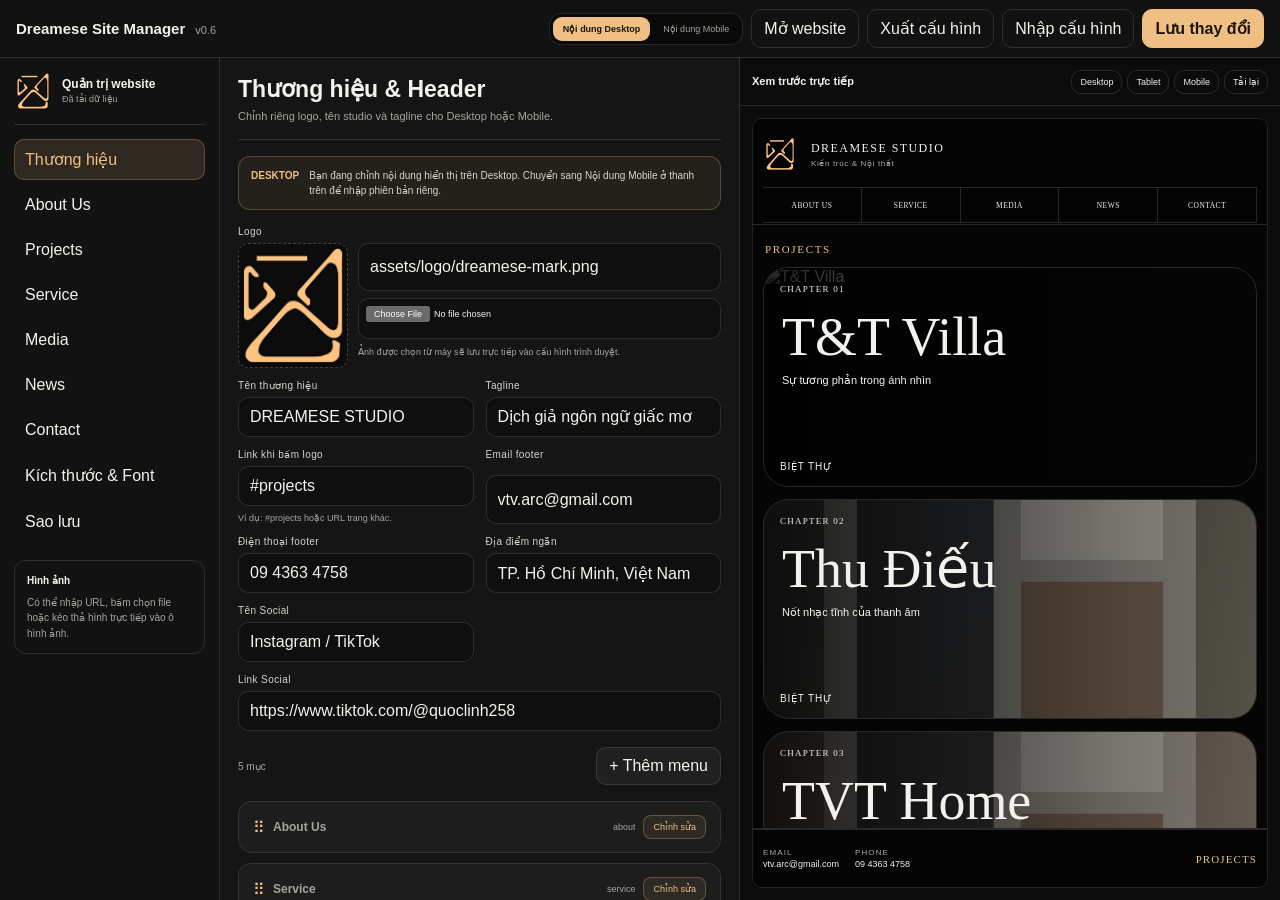
==== manager.html @ de7e356c "Add files via upload" ====
<!doctype html>
<html lang="vi">
<head>
  <meta charset="utf-8">
  <meta name="viewport" content="width=device-width, initial-scale=1">
  <meta name="theme-color" content="#111111">
  <title>Dreamese Site Manager — v0.6</title>
  <link rel="stylesheet" href="css/manager.css">
</head>
<body>
  <div class="manager-shell">
    <header class="manager-topbar">
      <div>
        <strong>Dreamese Site Manager</strong>
        <span>v0.6</span>
      </div>
      <div class="manager-actions">
        <div class="device-edit-switch" id="deviceEditSwitch" aria-label="Chọn giao diện đang chỉnh">
          <button type="button" class="is-active" data-edit-device="desktop">Nội dung Desktop</button>
          <button type="button" data-edit-device="mobile">Nội dung Mobile</button>
        </div>
        <button type="button" class="ghost-button" id="openWebsite">Mở website</button>
        <button type="button" class="ghost-button" id="exportConfig">Xuất cấu hình</button>
        <label class="ghost-button file-button">Nhập cấu hình<input type="file" id="importConfig" accept="application/json"></label>
        <button type="button" class="primary-button" id="saveConfig">Lưu thay đổi</button>
      </div>
    </header>

    <aside class="manager-sidebar">
      <div class="manager-brand">
        <img src="assets/logo/dreamese-mark.png" alt="Dreamese logo">
        <div><strong>Quản trị website</strong><span id="saveStatus">Đang tải dữ liệu…</span></div>
      </div>
      <nav class="manager-tabs" id="managerTabs">
        <button type="button" class="is-active" data-panel="brand">Thương hiệu</button>
        <button type="button" data-panel="about">About Us</button>
        <button type="button" data-panel="projects">Projects</button>
        <button type="button" data-panel="service">Service</button>
        <button type="button" data-panel="media">Media</button>
        <button type="button" data-panel="news">News</button>
        <button type="button" data-panel="contact">Contact</button>
        <button type="button" data-panel="layout">Kích thước & Font</button>
        <button type="button" data-panel="backup">Sao lưu</button>
      </nav>
      <div class="sidebar-note">
        <strong>Hình ảnh</strong>
        <p>Có thể nhập URL, bấm chọn file hoặc kéo thả hình trực tiếp vào ô hình ảnh.</p>
      </div>
    </aside>

    <main class="manager-editor" id="managerEditor"></main>

    <section class="manager-preview">
      <div class="preview-toolbar">
        <strong>Xem trước trực tiếp</strong>
        <div>
          <button type="button" data-preview-width="1440">Desktop</button>
          <button type="button" data-preview-width="820">Tablet</button>
          <button type="button" data-preview-width="390">Mobile</button>
          <button type="button" id="refreshPreview">Tải lại</button>
        </div>
      </div>
      <div class="preview-stage" id="previewStage">
        <iframe id="sitePreview" src="index.html?preview=1" title="Xem trước website Dreamese"></iframe>
      </div>
    </section>
  </div>

  <script src="js/default-data.js"></script>
  <script src="js/store.js"></script>
  <script src="js/manager.js"></script>
</body>
</html>
---- css/manager.css ----
@font-face {
  font-family: 'UTM Caviar';
  src: local('UTM Caviar'), local('UTM_Caviar'), url('../assets/fonts/UTM_Caviar.ttf') format('truetype');
  font-display: swap;
}

:root {
  --bg: #0e0e0e;
  --panel: #171717;
  --panel-2: #202020;
  --fg: #f4f2ec;
  --muted: #a7a49d;
  --line: rgba(255,255,255,.12);
  --accent: #efbf83;
  --danger: #ff6670;
  font-family: 'UTM Caviar', Arial, Helvetica, sans-serif;
  color-scheme: dark;
}

* { box-sizing: border-box; }
html, body { margin: 0; height: 100%; background: var(--bg); color: var(--fg); }
body { overflow: hidden; }
button, input, textarea, select { font: inherit; }
button, label { -webkit-tap-highlight-color: transparent; }

.manager-shell {
  height: 100svh;
  display: grid;
  grid-template-columns: 220px minmax(360px, 520px) minmax(460px, 1fr);
  grid-template-rows: 58px minmax(0, 1fr);
  grid-template-areas:
    'top top top'
    'side editor preview';
}

.manager-topbar {
  grid-area: top;
  display: flex;
  justify-content: space-between;
  align-items: center;
  gap: 20px;
  padding: 0 16px;
  border-bottom: 1px solid var(--line);
  background: #111;
}
.manager-topbar > div:first-child { display: flex; align-items: baseline; gap: 10px; }
.manager-topbar strong { font-size: 15px; }
.manager-topbar span { color: var(--muted); font-size: 11px; }
.manager-actions { display: flex; align-items: center; gap: 8px; }
button,
.file-button {
  border: 1px solid var(--line);
  border-radius: 10px;
  padding: 9px 12px;
  background: var(--panel-2);
  color: var(--fg);
  cursor: pointer;
}
button:hover,
button:focus-visible,
.file-button:hover { border-color: rgba(239,191,131,.55); outline: none; }
.primary-button { background: var(--accent); color: #1b140c; border-color: var(--accent); font-weight: 700; }
.ghost-button { background: transparent; }
.file-button input { display: none; }

.manager-sidebar {
  grid-area: side;
  min-height: 0;
  overflow-y: auto;
  padding: 14px;
  border-right: 1px solid var(--line);
  background: #121212;
}
.manager-brand { display: flex; gap: 10px; align-items: center; padding-bottom: 14px; border-bottom: 1px solid var(--line); }
.manager-brand img { width: 38px; height: 38px; object-fit: contain; }
.manager-brand div { min-width: 0; display: grid; gap: 3px; }
.manager-brand strong { font-size: 12px; }
.manager-brand span { color: var(--muted); font-size: 9px; line-height: 1.3; }
.manager-tabs { display: grid; gap: 5px; margin-top: 14px; }
.manager-tabs button { width: 100%; border-color: transparent; background: transparent; text-align: left; padding: 10px; }
.manager-tabs button.is-active { background: rgba(239,191,131,.13); color: var(--accent); border-color: rgba(239,191,131,.25); }
.sidebar-note { margin-top: 18px; padding: 12px; border: 1px solid var(--line); border-radius: 12px; color: var(--muted); font-size: 10px; line-height: 1.55; }
.sidebar-note strong { color: var(--fg); }
.sidebar-note p { margin: 6px 0 0; }

.manager-editor {
  grid-area: editor;
  min-width: 0;
  min-height: 0;
  overflow-y: auto;
  padding: 18px;
  background: #151515;
  border-right: 1px solid var(--line);
}
.editor-panel { display: grid; gap: 16px; }
.panel-heading { display: grid; gap: 5px; padding-bottom: 14px; border-bottom: 1px solid var(--line); }
.panel-heading h1 { margin: 0; font-size: 23px; }
.panel-heading p { margin: 0; color: var(--muted); font-size: 11px; line-height: 1.5; }
.field-grid { display: grid; grid-template-columns: repeat(2, minmax(0, 1fr)); gap: 12px; }
.field-grid.one-column { grid-template-columns: 1fr; }
.field { min-width: 0; display: grid; gap: 6px; }
.field.full { grid-column: 1 / -1; }
.field label { color: #d6d3cc; font-size: 10px; letter-spacing: .04em; }
.field input,
.field textarea,
.field select {
  width: 100%;
  border: 1px solid var(--line);
  border-radius: 10px;
  padding: 10px 11px;
  background: #0f0f0f;
  color: var(--fg);
  outline: none;
}
.field textarea { min-height: 90px; resize: vertical; line-height: 1.45; }
.field input:focus,
.field textarea:focus,
.field select:focus { border-color: rgba(239,191,131,.55); }
.field small { color: var(--muted); font-size: 9px; line-height: 1.4; }

.editor-section {
  border: 1px solid var(--line);
  border-radius: 14px;
  background: #181818;
  overflow: hidden;
}
.editor-section > summary {
  list-style: none;
  cursor: pointer;
  display: flex;
  justify-content: space-between;
  align-items: center;
  gap: 12px;
  padding: 13px 14px;
  background: #1d1d1d;
}
.editor-section > summary::-webkit-details-marker { display: none; }
.editor-section > summary strong { font-size: 12px; }
.editor-section > summary span { color: var(--muted); font-size: 9px; }
.editor-section-body { padding: 14px; display: grid; gap: 12px; }
.item-actions { display: flex; flex-wrap: wrap; gap: 7px; padding-top: 4px; }
.item-actions button { padding: 7px 10px; font-size: 10px; }
.item-actions .danger { color: var(--danger); }
.repeater-toolbar { display: flex; justify-content: space-between; align-items: center; gap: 12px; }
.repeater-toolbar p { margin: 0; color: var(--muted); font-size: 10px; }
.repeater-list { display: grid; gap: 10px; }

.image-editor { display: grid; grid-template-columns: 110px minmax(0, 1fr); gap: 10px; align-items: stretch; }
.image-preview {
  min-height: 96px;
  border: 1px dashed rgba(255,255,255,.22);
  border-radius: 10px;
  overflow: hidden;
  background: #0c0c0c;
  display: grid;
  place-items: center;
  color: var(--muted);
  font-size: 9px;
  text-align: center;
  cursor: pointer;
}
.image-preview.is-dragging { border-color: var(--accent); background: rgba(239,191,131,.08); }
.image-preview img { width: 100%; height: 100%; min-height: 96px; object-fit: cover; }
.image-inputs { display: grid; gap: 7px; }
.image-inputs input[type='file'] { padding: 7px; font-size: 9px; }

.range-field { display: grid; grid-template-columns: minmax(0,1fr) 74px; gap: 8px; align-items: center; }
.range-field input[type='range'] { padding: 0; }
.range-value { text-align: center; }

.backup-card { padding: 15px; border: 1px solid var(--line); border-radius: 14px; background: #181818; }
.backup-card h3 { margin: 0 0 8px; font-size: 14px; }
.backup-card p { margin: 0 0 12px; color: var(--muted); font-size: 10px; line-height: 1.55; }
.backup-actions { display: flex; flex-wrap: wrap; gap: 8px; }
.danger-button { color: var(--danger); }

.manager-preview {
  grid-area: preview;
  min-width: 0;
  min-height: 0;
  display: grid;
  grid-template-rows: 48px minmax(0, 1fr);
  background: #0b0b0b;
}
.preview-toolbar { display: flex; justify-content: space-between; align-items: center; gap: 12px; padding: 0 12px; border-bottom: 1px solid var(--line); }
.preview-toolbar strong { font-size: 11px; }
.preview-toolbar > div { display: flex; gap: 5px; }
.preview-toolbar button { padding: 6px 8px; font-size: 9px; background: transparent; }
.preview-stage { min-height: 0; overflow: auto; display: flex; justify-content: center; align-items: flex-start; padding: 12px; }
.preview-stage iframe { width: 100%; height: 100%; border: 1px solid var(--line); border-radius: 10px; background: #050505; transition: width .25s ease; }

.toast {
  position: fixed;
  right: 18px;
  bottom: 18px;
  z-index: 100;
  padding: 11px 14px;
  border: 1px solid rgba(239,191,131,.35);
  border-radius: 11px;
  background: #1d1812;
  color: var(--fg);
  box-shadow: 0 16px 50px rgba(0,0,0,.4);
  font-size: 11px;
  opacity: 0;
  transform: translateY(10px);
  pointer-events: none;
  transition: opacity .25s ease, transform .25s ease;
}
.toast.is-visible { opacity: 1; transform: none; }

@media (max-width: 1180px) {
  .manager-shell { grid-template-columns: 190px minmax(360px, 1fr); grid-template-areas: 'top top' 'side editor'; }
  .manager-preview { display: none; }
}

@media (max-width: 760px) {
  body { overflow: auto; }
  .manager-shell { height: auto; min-height: 100svh; display: block; }
  .manager-topbar { position: sticky; top: 0; z-index: 20; min-height: 58px; flex-wrap: wrap; padding: 8px; }
  .manager-actions { overflow-x: auto; width: 100%; }
  .manager-sidebar { position: sticky; top: 108px; z-index: 15; padding: 8px; border-right: 0; border-bottom: 1px solid var(--line); }
  .manager-brand, .sidebar-note { display: none; }
  .manager-tabs { display: flex; overflow-x: auto; margin: 0; }
  .manager-tabs button { width: auto; white-space: nowrap; }
  .manager-editor { overflow: visible; border-right: 0; padding: 12px; }
  .field-grid { grid-template-columns: 1fr; }
  .field.full { grid-column: auto; }
  .image-editor { grid-template-columns: 1fr; }
}

/* Project drag-and-drop ordering */
.editor-section-title {
  min-width: 0;
  display: flex;
  align-items: center;
  gap: 10px;
}

.editor-section-title strong {
  min-width: 0;
  overflow: hidden;
  text-overflow: ellipsis;
  white-space: nowrap;
}

.project-drag-handle {
  flex: 0 0 34px;
  width: 34px;
  height: 30px;
  display: grid;
  place-items: center;
  border: 1px solid rgba(239,191,131,.28);
  border-radius: 9px;
  padding: 0;
  background: rgba(239,191,131,.08);
  color: var(--accent);
  cursor: grab;
  font-size: 20px;
  line-height: 1;
  touch-action: none;
  user-select: none;
}

.project-drag-handle:hover,
.project-drag-handle:focus-visible {
  border-color: var(--accent);
  background: rgba(239,191,131,.16);
}

.project-drag-handle:active { cursor: grabbing; }

.project-reorder-note {
  display: flex;
  align-items: center;
  gap: 11px;
  padding: 11px 12px;
  border: 1px solid rgba(239,191,131,.22);
  border-radius: 12px;
  background: rgba(239,191,131,.07);
  color: var(--muted);
}

.project-reorder-note > span {
  color: var(--accent);
  font-size: 22px;
  line-height: 1;
}

.project-reorder-note p {
  margin: 0;
  font-size: 10px;
  line-height: 1.5;
}

.project-reorder-list .editor-section {
  position: relative;
  transition: opacity .18s ease, transform .18s ease, border-color .18s ease, box-shadow .18s ease;
}

.project-reorder-list .editor-section.is-dragging {
  opacity: .42;
  transform: scale(.985);
  border-color: rgba(239,191,131,.45);
}

.project-reorder-list .editor-section.drag-before::before,
.project-reorder-list .editor-section.drag-after::after {
  content: '';
  position: absolute;
  z-index: 4;
  left: 8px;
  right: 8px;
  height: 3px;
  border-radius: 999px;
  background: var(--accent);
  box-shadow: 0 0 0 4px rgba(239,191,131,.12);
  pointer-events: none;
}

.project-reorder-list .editor-section.drag-before::before { top: -7px; }
.project-reorder-list .editor-section.drag-after::after { bottom: -7px; }

/* ===== v0.6: chỉnh nội dung Desktop / Mobile riêng ===== */
.device-edit-switch {
  display: flex;
  align-items: center;
  gap: 3px;
  padding: 3px;
  border: 1px solid var(--line);
  border-radius: 12px;
  background: #090909;
}
.device-edit-switch button {
  border: 0;
  padding: 7px 10px;
  border-radius: 9px;
  background: transparent;
  color: var(--muted);
  font-size: 9px;
  white-space: nowrap;
}
.device-edit-switch button.is-active {
  background: var(--accent);
  color: #1b140c;
  font-weight: 700;
}
.device-mode-banner {
  display: flex;
  align-items: flex-start;
  gap: 10px;
  padding: 11px 12px;
  border: 1px solid rgba(239,191,131,.25);
  border-radius: 12px;
  background: rgba(239,191,131,.07);
  color: #d9d5cb;
  font-size: 10px;
  line-height: 1.5;
}
.device-mode-banner strong { color: var(--accent); }
.field.is-inherited input,
.field.is-inherited textarea,
.field.is-inherited select { border-style: dashed; }
.project-reorder-list .editor-section.is-reorderable {
  cursor: grab;
}
.project-reorder-list .editor-section.is-reorderable > summary {
  cursor: pointer;
  user-select: none;
}
.project-reorder-list .editor-section.is-reorderable.is-dragging {
  cursor: grabbing;
  touch-action: none;
  user-select: none;
}
.project-reorder-list .editor-section.is-reorderable input,
.project-reorder-list .editor-section.is-reorderable textarea,
.project-reorder-list .editor-section.is-reorderable select,
.project-reorder-list .editor-section.is-reorderable button,
.project-reorder-list .editor-section.is-reorderable a,
.project-reorder-list .editor-section.is-reorderable label,
.project-reorder-list .editor-section.is-reorderable .image-preview {
  cursor: initial;
  user-select: text;
  touch-action: auto;
}
.project-reorder-list .editor-section.is-dragging {
  opacity: .58;
  transform: scale(.985);
  border-color: var(--accent);
}
.project-reorder-list .editor-section.drag-before::before,
.project-reorder-list .editor-section.drag-after::after {
  content: '';
  display: block;
  height: 3px;
  background: var(--accent);
  box-shadow: 0 0 16px rgba(239,191,131,.55);
}
.project-drag-indicator { color: var(--accent) !important; font-size: 16px !important; }
.editor-section-title { display: inline-flex; align-items: center; gap: 8px; }

@media (max-width: 1380px) {
  .device-edit-switch { order: -1; }
  .manager-actions { flex-wrap: wrap; justify-content: flex-end; }
}

/* ===== v0.6: kéo thả mọi danh sách và tách riêng thao tác chỉnh sửa ===== */
.editor-section > summary {
  cursor: default;
}
.project-reorder-list .editor-section.is-reorderable {
  cursor: grab;
}
.project-reorder-list .editor-section.is-reorderable > summary {
  cursor: grab;
  user-select: none;
  touch-action: none;
}
.editor-section-controls {
  flex: 0 0 auto;
  display: inline-flex;
  align-items: center;
  justify-content: flex-end;
  gap: 8px;
}
.editor-section-meta {
  max-width: 112px;
  overflow: hidden;
  text-overflow: ellipsis;
  white-space: nowrap;
}
.editor-toggle-button {
  border-color: rgba(239,191,131,.28);
  padding: 6px 9px;
  border-radius: 8px;
  background: rgba(239,191,131,.08);
  color: var(--accent);
  cursor: pointer !important;
  user-select: none !important;
  touch-action: manipulation !important;
  font-size: 9px;
  white-space: nowrap;
}
.editor-toggle-button:hover,
.editor-toggle-button:focus-visible {
  border-color: var(--accent);
  background: rgba(239,191,131,.16);
}
.project-reorder-list .editor-section.is-reorderable > summary:active {
  cursor: grabbing;
}
.project-reorder-list .editor-section.is-reorderable .editor-toggle-button {
  cursor: pointer;
}
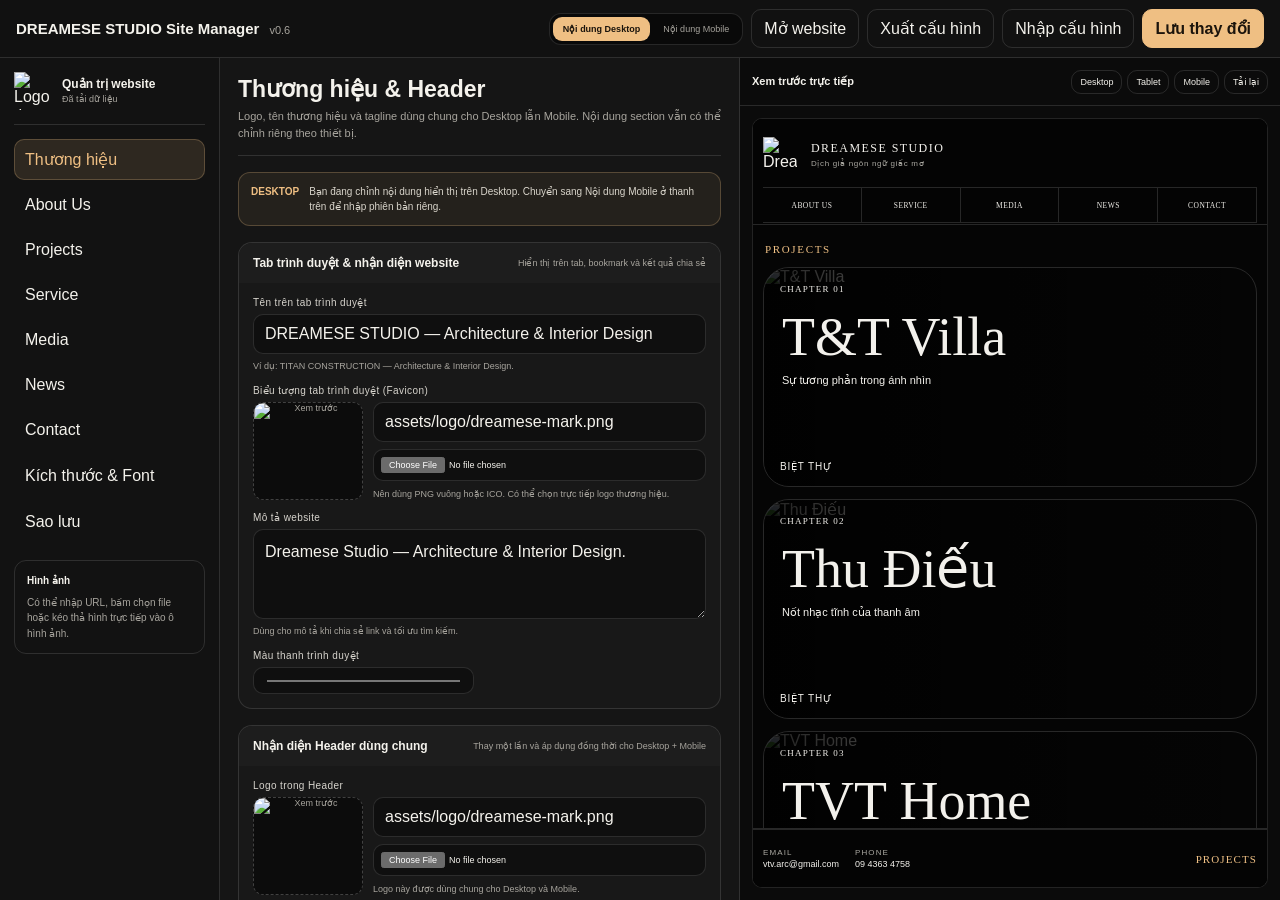
==== commit a2a73f2b: "Add files via upload" ====
--- a/manager.html
+++ b/manager.html
@@ -5,13 +5,14 @@
   <meta name="viewport" content="width=device-width, initial-scale=1">
   <meta name="theme-color" content="#111111">
   <title>Dreamese Site Manager — v0.6</title>
-  <link rel="stylesheet" href="css/manager.css">
+  <link rel="icon" id="managerFavicon" href="assets/logo/dreamese-mark.png">
+  <link rel="stylesheet" href="css/manager.css?v=0.6.6">
 </head>
 <body>
   <div class="manager-shell">
     <header class="manager-topbar">
       <div>
-        <strong>Dreamese Site Manager</strong>
+        <strong id="managerProductName">Dreamese Site Manager</strong>
         <span>v0.6</span>
       </div>
       <div class="manager-actions">
@@ -28,7 +29,7 @@
 
     <aside class="manager-sidebar">
       <div class="manager-brand">
-        <img src="assets/logo/dreamese-mark.png" alt="Dreamese logo">
+        <img id="managerSidebarLogo" src="assets/logo/dreamese-mark.png" alt="Logo thương hiệu">
         <div><strong>Quản trị website</strong><span id="saveStatus">Đang tải dữ liệu…</span></div>
       </div>
       <nav class="manager-tabs" id="managerTabs">
@@ -66,8 +67,8 @@
     </section>
   </div>
 
-  <script src="js/default-data.js"></script>
-  <script src="js/store.js"></script>
-  <script src="js/manager.js"></script>
+  <script src="js/default-data.js?v=0.6.6"></script>
+  <script src="js/store.js?v=0.6.6"></script>
+  <script src="js/manager.js?v=0.6.6"></script>
 </body>
 </html>
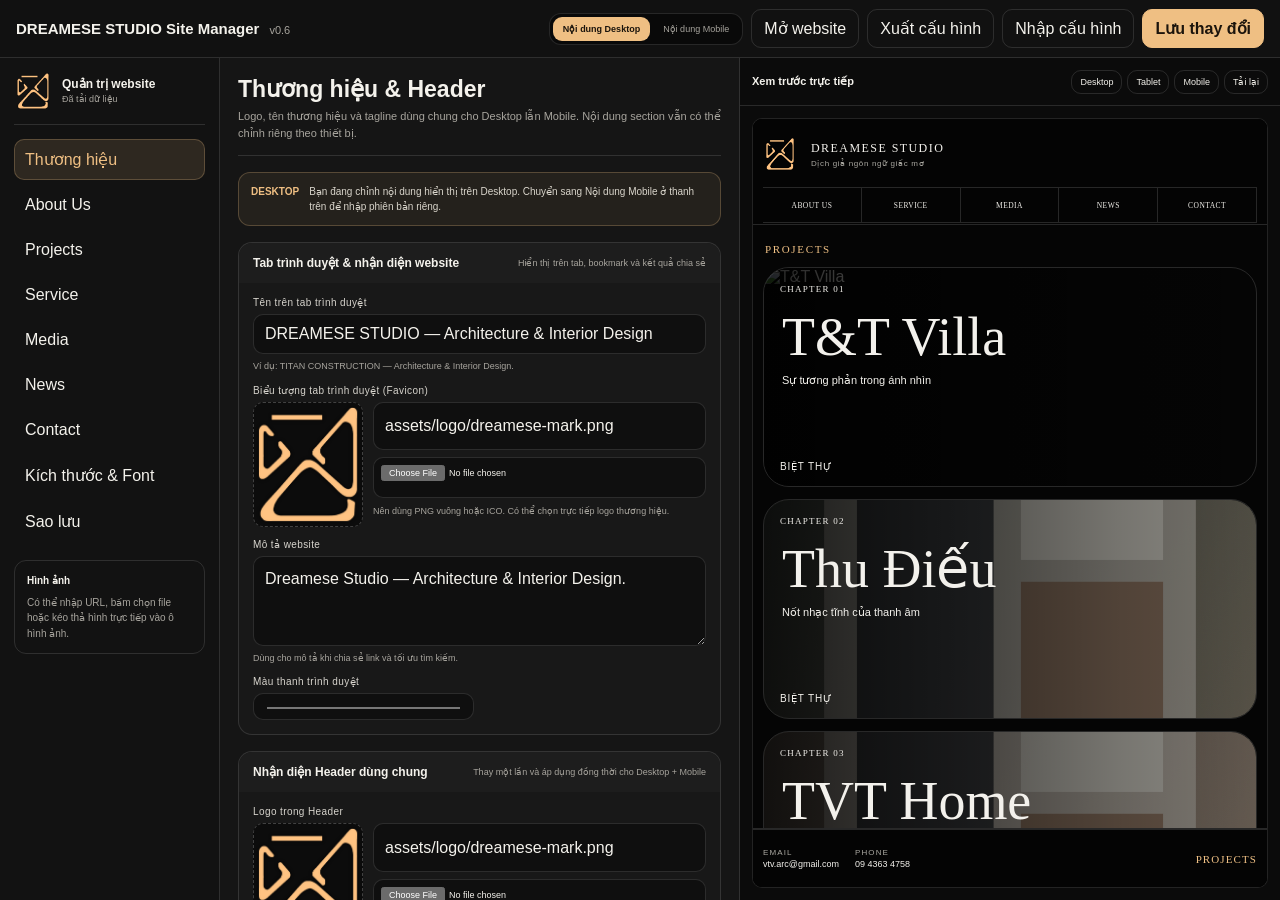
==== commit 743609ec: "Add files via upload" ====
--- a/manager.html
+++ b/manager.html
@@ -6,7 +6,7 @@
   <meta name="theme-color" content="#111111">
   <title>Dreamese Site Manager — v0.6</title>
   <link rel="icon" id="managerFavicon" href="assets/logo/dreamese-mark.png">
-  <link rel="stylesheet" href="css/manager.css?v=0.6.6">
+  <link rel="stylesheet" href="css/manager.css?v=0.6.8">
 </head>
 <body>
   <div class="manager-shell">
@@ -67,8 +67,8 @@
     </section>
   </div>
 
-  <script src="js/default-data.js?v=0.6.6"></script>
-  <script src="js/store.js?v=0.6.6"></script>
-  <script src="js/manager.js?v=0.6.6"></script>
+  <script src="js/default-data.js?v=0.6.8"></script>
+  <script src="js/store.js?v=0.6.8"></script>
+  <script src="js/manager.js?v=0.6.8"></script>
 </body>
 </html>
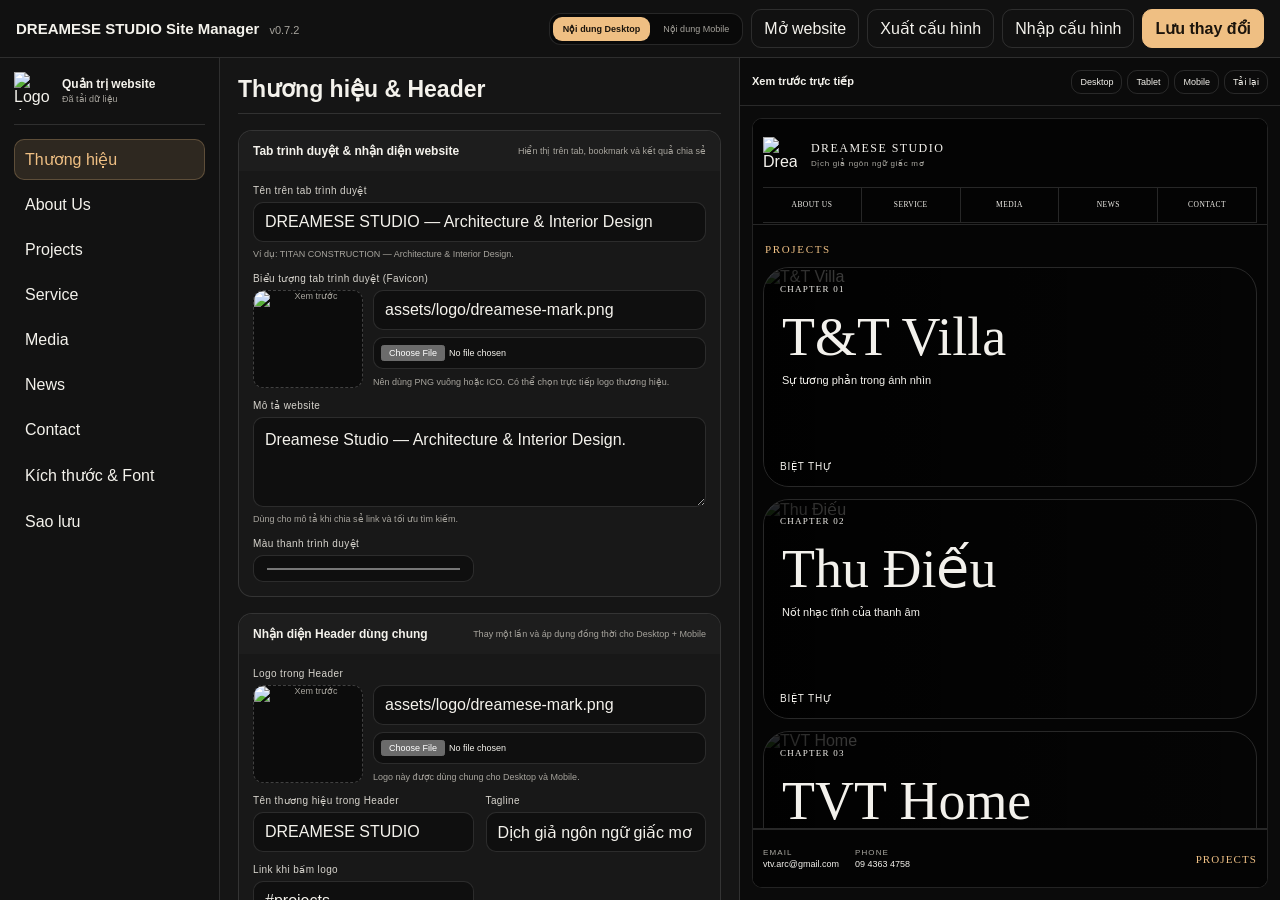
==== commit ef1d80a0: "Add files via upload" ====
--- a/manager.html
+++ b/manager.html
@@ -4,16 +4,16 @@
   <meta charset="utf-8">
   <meta name="viewport" content="width=device-width, initial-scale=1">
   <meta name="theme-color" content="#111111">
-  <title>Dreamese Site Manager — v0.6</title>
+  <title>Dreamese Site Manager — v0.7.2</title>
   <link rel="icon" id="managerFavicon" href="assets/logo/dreamese-mark.png">
-  <link rel="stylesheet" href="css/manager.css?v=0.6.8">
+  <link rel="stylesheet" href="css/manager.css?v=0.7.2">
 </head>
 <body>
   <div class="manager-shell">
     <header class="manager-topbar">
       <div>
         <strong id="managerProductName">Dreamese Site Manager</strong>
-        <span>v0.6</span>
+        <span>v0.7.2</span>
       </div>
       <div class="manager-actions">
         <div class="device-edit-switch" id="deviceEditSwitch" aria-label="Chọn giao diện đang chỉnh">
@@ -43,10 +43,6 @@
         <button type="button" data-panel="layout">Kích thước & Font</button>
         <button type="button" data-panel="backup">Sao lưu</button>
       </nav>
-      <div class="sidebar-note">
-        <strong>Hình ảnh</strong>
-        <p>Có thể nhập URL, bấm chọn file hoặc kéo thả hình trực tiếp vào ô hình ảnh.</p>
-      </div>
     </aside>
 
     <main class="manager-editor" id="managerEditor"></main>
@@ -67,8 +63,8 @@
     </section>
   </div>
 
-  <script src="js/default-data.js?v=0.6.8"></script>
-  <script src="js/store.js?v=0.6.8"></script>
-  <script src="js/manager.js?v=0.6.8"></script>
+  <script src="js/default-data.js?v=0.7.2"></script>
+  <script src="js/store.js?v=0.7.2"></script>
+  <script src="js/manager.js?v=0.7.2"></script>
 </body>
 </html>
--- a/css/manager.css
+++ b/css/manager.css
@@ -452,3 +452,44 @@
 .project-reorder-list .editor-section.is-reorderable .editor-toggle-button {
   cursor: pointer;
 }
+
+
+/* ===== v0.7 Manager: các link Social độc lập ===== */
+.social-links-manager { display: grid; gap: 12px; padding: 14px; border: 1px solid var(--line); border-radius: 16px; background: rgba(255,255,255,.018); }
+.social-links-manager-heading { display: flex; align-items: center; justify-content: space-between; gap: 16px; }
+.social-links-manager-heading > div { display: grid; gap: 4px; }
+.social-links-manager-heading small { color: var(--muted); line-height: 1.45; }
+.social-link-editor { display: grid; gap: 10px; padding: 12px; border: 1px solid var(--line); border-radius: 12px; background: rgba(0,0,0,.16); }
+.social-link-editor-head { display: flex; align-items: center; justify-content: space-between; gap: 12px; }
+.social-link-editor-head .danger { border-color: rgba(255,80,80,.35); color: #ff8a8a; }
+.empty-repeater-note { margin: 0; color: var(--muted); font-size: 12px; }
+
+
+/* ===== v0.7.2 Manager: bấm mở thẻ, giữ lâu để sắp xếp ===== */
+.panel-heading { padding-bottom: 10px; }
+.panel-heading p,
+.sidebar-note,
+.project-reorder-note,
+.device-mode-banner { display: none !important; }
+
+.project-reorder-list .editor-section.is-reorderable { cursor: default; }
+.project-reorder-list .editor-section.is-reorderable > summary {
+  cursor: pointer;
+  touch-action: none;
+  user-select: none;
+}
+.project-reorder-list .editor-section.is-reorderable > summary:active { cursor: pointer; }
+.project-reorder-list .editor-section.is-reorderable.is-drag-ready,
+.project-reorder-list .editor-section.is-reorderable.is-dragging {
+  border-color: var(--accent);
+}
+.project-reorder-list .editor-section.is-reorderable.is-drag-ready > summary,
+.project-reorder-list .editor-section.is-reorderable.is-dragging > summary {
+  cursor: grabbing;
+  background: rgba(239,191,131,.11);
+}
+.project-reorder-list .editor-section.is-reorderable.is-drag-ready {
+  box-shadow: 0 0 0 2px rgba(239,191,131,.12);
+}
+.editor-section-controls { pointer-events: none; }
+.editor-section-meta { max-width: 150px; }
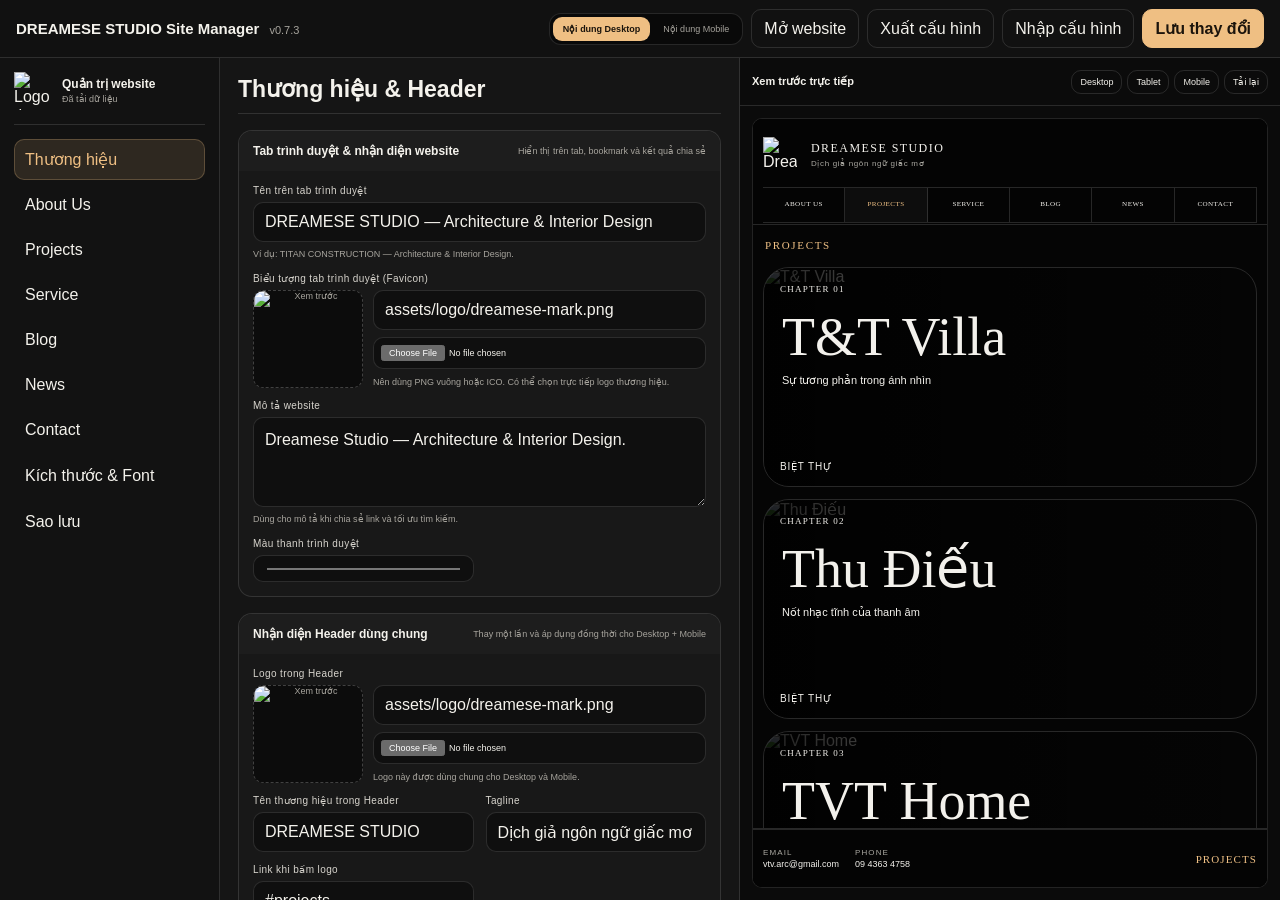
==== commit c043c548: "Add files via upload" ====
--- a/manager.html
+++ b/manager.html
@@ -4,7 +4,7 @@
   <meta charset="utf-8">
   <meta name="viewport" content="width=device-width, initial-scale=1">
   <meta name="theme-color" content="#111111">
-  <title>Dreamese Site Manager — v0.7.2</title>
+  <title>Dreamese Site Manager — v0.7.3</title>
   <link rel="icon" id="managerFavicon" href="assets/logo/dreamese-mark.png">
   <link rel="stylesheet" href="css/manager.css?v=0.7.2">
 </head>
@@ -13,7 +13,7 @@
     <header class="manager-topbar">
       <div>
         <strong id="managerProductName">Dreamese Site Manager</strong>
-        <span>v0.7.2</span>
+        <span>v0.7.3</span>
       </div>
       <div class="manager-actions">
         <div class="device-edit-switch" id="deviceEditSwitch" aria-label="Chọn giao diện đang chỉnh">
@@ -37,7 +37,7 @@
         <button type="button" data-panel="about">About Us</button>
         <button type="button" data-panel="projects">Projects</button>
         <button type="button" data-panel="service">Service</button>
-        <button type="button" data-panel="media">Media</button>
+        <button type="button" data-panel="media">Blog</button>
         <button type="button" data-panel="news">News</button>
         <button type="button" data-panel="contact">Contact</button>
         <button type="button" data-panel="layout">Kích thước & Font</button>
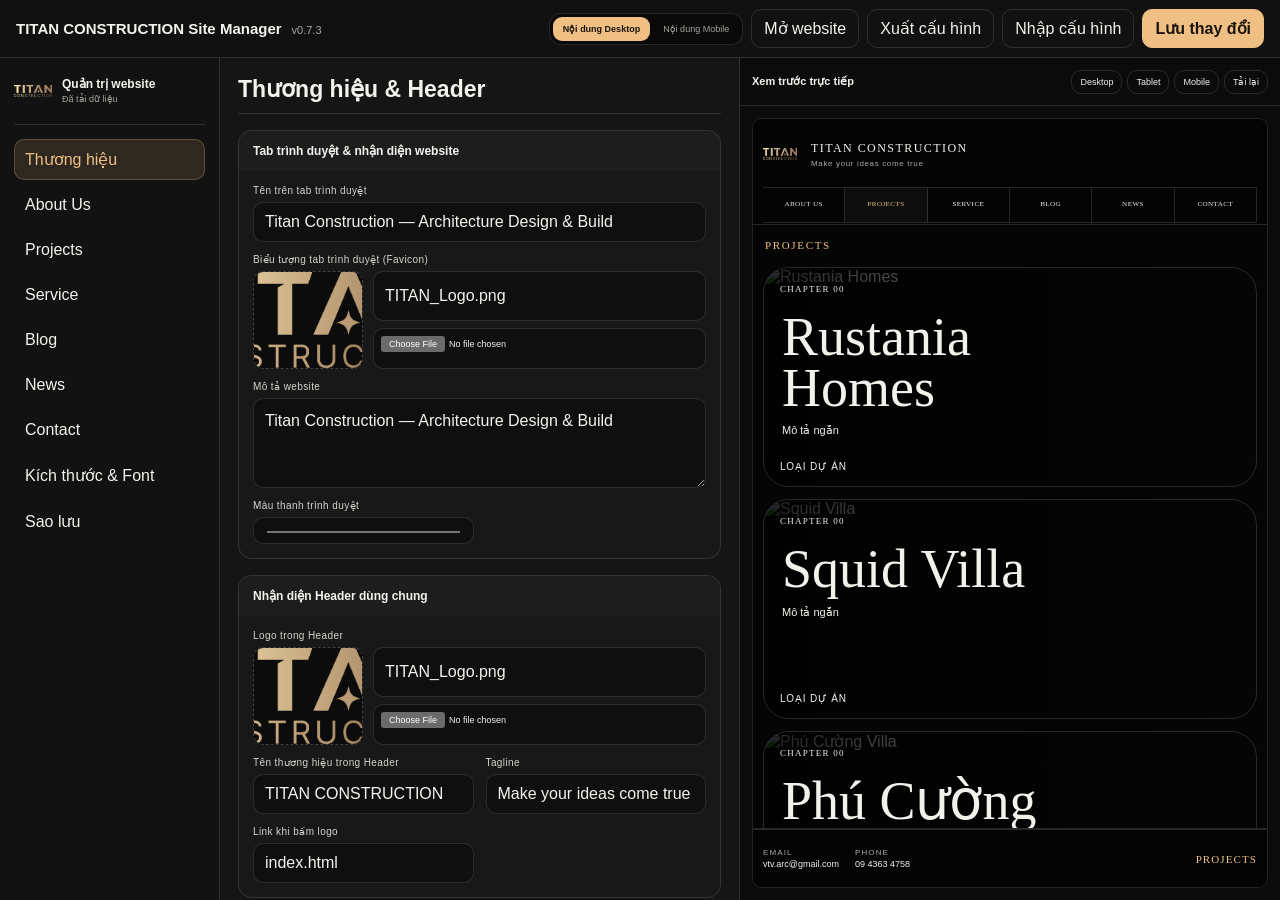
==== commit b9cc88e3: "Add files via upload" ====
--- a/manager.html
+++ b/manager.html
@@ -6,7 +6,7 @@
   <meta name="theme-color" content="#111111">
   <title>Dreamese Site Manager — v0.7.3</title>
   <link rel="icon" id="managerFavicon" href="assets/logo/dreamese-mark.png">
-  <link rel="stylesheet" href="css/manager.css?v=0.7.2">
+  <link rel="stylesheet" href="css/manager.css?v=0.7.3b">
 </head>
 <body>
   <div class="manager-shell">
@@ -63,8 +63,8 @@
     </section>
   </div>
 
-  <script src="js/default-data.js?v=0.7.2"></script>
-  <script src="js/store.js?v=0.7.2"></script>
-  <script src="js/manager.js?v=0.7.2"></script>
+  <script src="js/default-data.js?v=0.7.3b"></script>
+  <script src="js/store.js?v=0.7.3b"></script>
+  <script src="js/manager.js?v=0.7.3b"></script>
 </body>
 </html>
--- a/css/manager.css
+++ b/css/manager.css
@@ -60,6 +60,7 @@
 button:focus-visible,
 .file-button:hover { border-color: rgba(239,191,131,.55); outline: none; }
 .primary-button { background: var(--accent); color: #1b140c; border-color: var(--accent); font-weight: 700; }
+button:disabled { opacity: .55; cursor: wait; }
 .ghost-button { background: transparent; }
 .file-button input { display: none; }
 
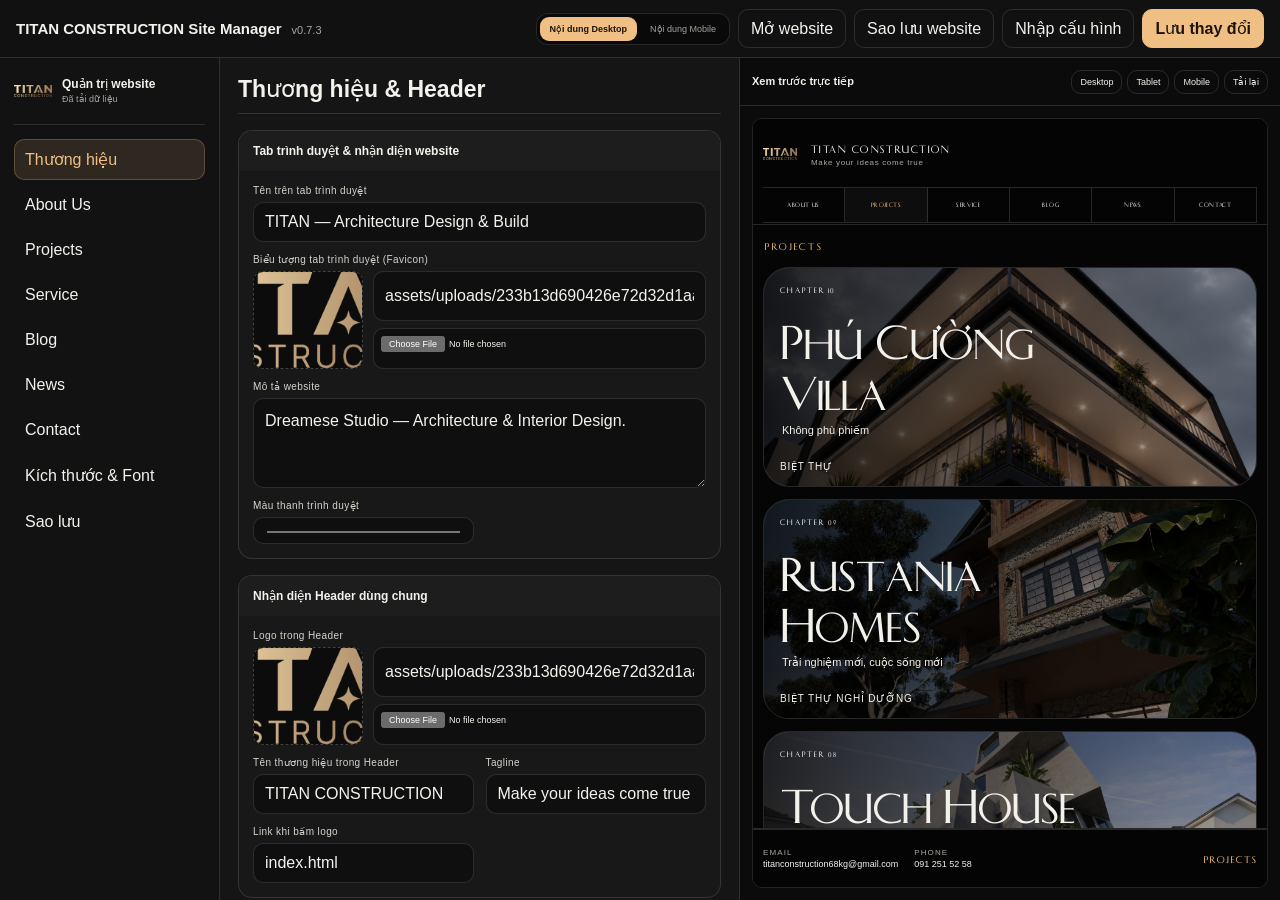
==== commit a99be866: "Add files via upload" ====
--- a/manager.html
+++ b/manager.html
@@ -6,7 +6,8 @@
   <meta name="theme-color" content="#111111">
   <title>Dreamese Site Manager — v0.7.3</title>
   <link rel="icon" id="managerFavicon" href="assets/logo/dreamese-mark.png">
-  <link rel="stylesheet" href="css/manager.css?v=0.7.3b">
+  <link rel="preload" href="css/fonts/UTM_Caviar.ttf" as="font" type="font/ttf" crossorigin>
+  <link rel="stylesheet" href="css/manager.css?v=0.7.3-fontsync3">
 </head>
 <body>
   <div class="manager-shell">
@@ -21,7 +22,7 @@
           <button type="button" data-edit-device="mobile">Nội dung Mobile</button>
         </div>
         <button type="button" class="ghost-button" id="openWebsite">Mở website</button>
-        <button type="button" class="ghost-button" id="exportConfig">Xuất cấu hình</button>
+        <button type="button" class="ghost-button" id="exportConfig">Sao lưu website</button>
         <label class="ghost-button file-button">Nhập cấu hình<input type="file" id="importConfig" accept="application/json"></label>
         <button type="button" class="primary-button" id="saveConfig">Lưu thay đổi</button>
       </div>
@@ -63,8 +64,8 @@
     </section>
   </div>
 
-  <script src="js/default-data.js?v=0.7.3b"></script>
-  <script src="js/store.js?v=0.7.3b"></script>
-  <script src="js/manager.js?v=0.7.3b"></script>
+  <script src="js/default-data.js?v=0.7.3d"></script>
+  <script src="js/store.js?v=0.7.3d"></script>
+  <script src="js/manager.js?v=0.7.3d"></script>
 </body>
 </html>
--- a/css/manager.css
+++ b/css/manager.css
@@ -1,6 +1,8 @@
 @font-face {
   font-family: 'UTM Caviar';
-  src: local('UTM Caviar'), local('UTM_Caviar'), url('../assets/fonts/UTM_Caviar.ttf') format('truetype');
+  src: url('../css/fonts/UTM_Caviar.ttf') format('truetype');
+  font-style: normal;
+  font-weight: 400;
   font-display: swap;
 }
 
@@ -18,7 +20,7 @@
 }
 
 * { box-sizing: border-box; }
-html, body { margin: 0; height: 100%; background: var(--bg); color: var(--fg); }
+html, body { margin: 0; height: 100%; background: var(--bg); color: var(--fg); font-synthesis: none; text-rendering: optimizeLegibility; -webkit-font-smoothing: antialiased; }
 body { overflow: hidden; }
 button, input, textarea, select { font: inherit; }
 button, label { -webkit-tap-highlight-color: transparent; }
